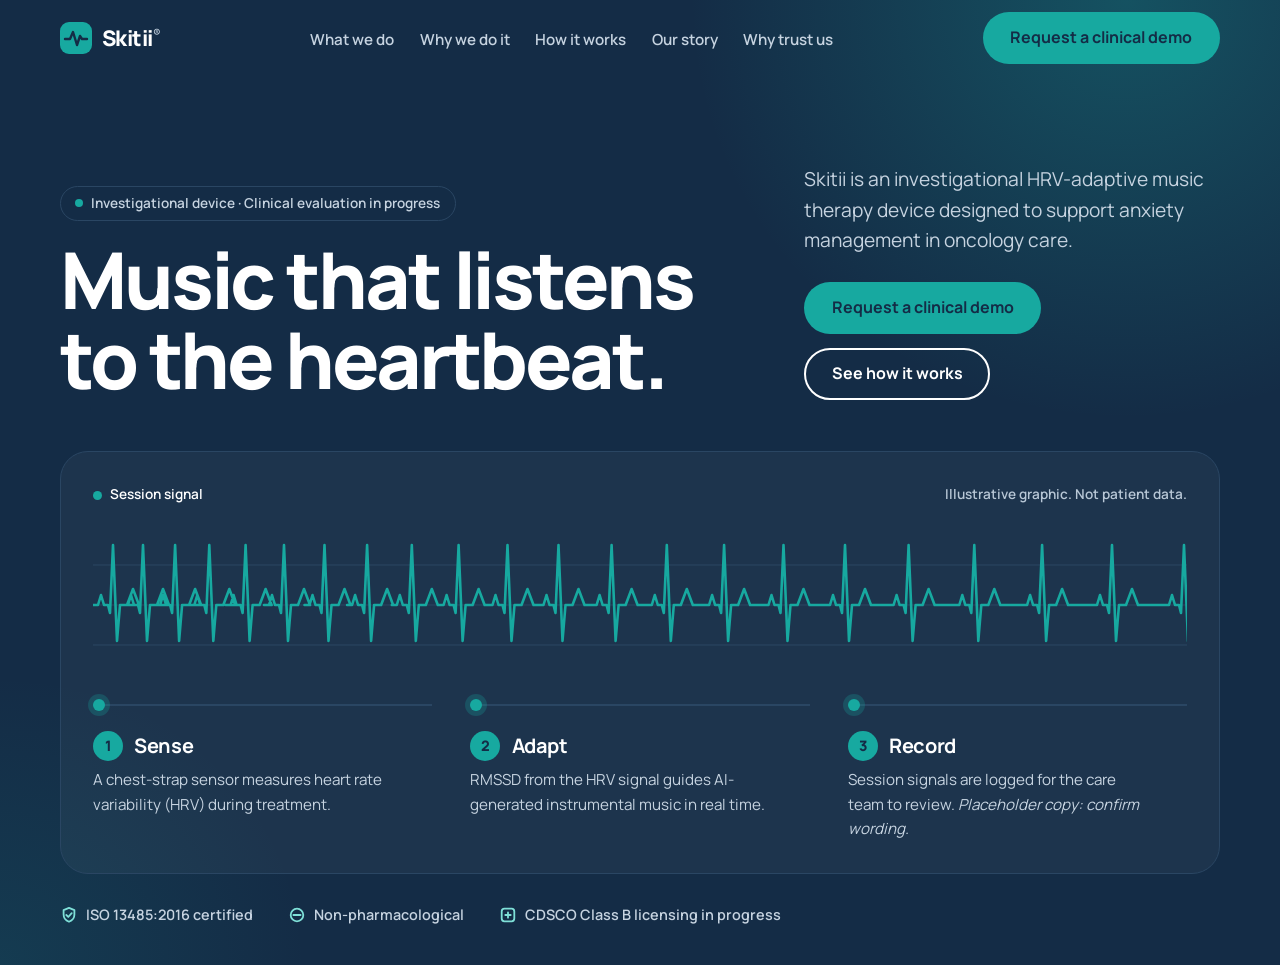
==== concept-b.html @ 8450b07e "Add files via upload" ====
<!DOCTYPE html>
<html lang="en">
<head>
<meta charset="utf-8">
<meta name="robots" content="noindex, nofollow">
<meta name="viewport" content="width=device-width, initial-scale=1, viewport-fit=cover">
<title>Skitii | Hero concept B: signal-first layout</title>
<meta name="description" content="Skitii is an investigational HRV-adaptive music therapy device designed to support anxiety management in oncology care.">
<link rel="preconnect" href="https://fonts.googleapis.com">
<link rel="preconnect" href="https://fonts.gstatic.com" crossorigin>
<link href="https://fonts.googleapis.com/css2?family=Manrope:wght@400;500;600;700;800&display=swap" rel="stylesheet">
<style>
:root{--navy:#142C46;--teal:#17A9A0;--teal-lt:#7FE0D8;--aqua:#E8F7F5;--slate:#536477;--mute:#C6D3E0;--edge:#2A4663;--r-sm:999px}
*{box-sizing:border-box;margin:0}
body{font-family:Manrope,Inter,system-ui,sans-serif;background:var(--navy);color:#fff;line-height:1.6;font-size:clamp(1rem,.96rem + .2vw,1.125rem);-webkit-font-smoothing:antialiased;overflow-x:clip}
a{color:inherit}
:focus-visible{outline:3px solid var(--teal-lt);outline-offset:3px;border-radius:6px}
.wrap{width:min(1160px,100% - 2.5rem);margin-inline:auto}
.skip{position:absolute;left:-999px;top:8px;background:#fff;color:var(--navy);padding:.6rem 1rem;border-radius:8px;z-index:20}
.skip:focus{left:8px}
.hero-b{position:relative;overflow:hidden;background:radial-gradient(55% 70% at 88% 0%,rgba(23,169,160,.30),transparent 62%),radial-gradient(40% 50% at 0% 100%,rgba(23,169,160,.12),transparent 60%),var(--navy)}

/* Header */
.bar{display:flex;align-items:center;justify-content:space-between;gap:1rem;min-height:76px;position:relative}
.logo{display:flex;align-items:center;gap:.6rem;font-weight:800;font-size:1.35rem;text-decoration:none;letter-spacing:-.02em}
.logo svg{width:32px;height:32px}.logo sup{font-size:.55em;color:var(--mute);font-weight:600}
nav ul{display:flex;gap:1.6rem;list-style:none;padding:0}
nav a{text-decoration:none;font-weight:600;font-size:.95rem;color:var(--mute);padding:.5rem 0;border-bottom:2px solid transparent}
nav a:hover{color:#fff;border-color:var(--teal)}
.menu-btn{display:none;min-width:48px;min-height:48px;border:1.5px solid #fff;background:none;border-radius:12px;cursor:pointer;color:#fff;place-items:center}
.btn{display:inline-flex;align-items:center;justify-content:center;min-height:48px;padding:.7rem 1.6rem;border-radius:var(--r-sm);font-weight:700;font-size:1rem;text-decoration:none;border:2px solid transparent;cursor:pointer;transition:transform .2s,background .2s}
.btn-primary{background:var(--teal);color:var(--navy)}.btn-primary:hover{background:#2BC0B6;transform:translateY(-1px)}
.btn-ghost{border-color:#fff;color:#fff}.btn-ghost:hover{background:rgba(255,255,255,.1)}

/* Intro */
.intro{padding:clamp(2.5rem,7vw,5.5rem) 0 clamp(2rem,4vw,3.2rem);display:grid;grid-template-columns:1.25fr .75fr;gap:clamp(1.5rem,4vw,4rem);align-items:end}
.badge{display:inline-flex;align-items:center;gap:.5rem;border:1px solid var(--edge);border-radius:var(--r-sm);padding:.35rem .9rem;font-size:.85rem;font-weight:600;color:var(--mute)}
.badge i{width:8px;height:8px;border-radius:50%;background:var(--teal)}
h1{font-size:clamp(2.3rem,1rem + 5.2vw,4.9rem);line-height:1.02;letter-spacing:-.04em;font-weight:800;margin:1.2rem 0 0;max-width:13ch}
.side p{color:var(--mute);font-size:clamp(1.05rem,1rem + .3vw,1.2rem);max-width:40ch}
.cta-row{display:flex;flex-wrap:wrap;gap:.9rem;margin-top:1.6rem}

/* Signal stage */
.stage{border:1px solid var(--edge);border-radius:28px;background:rgba(255,255,255,.04);padding:clamp(1.1rem,3vw,2rem)}
.stage-top{display:flex;justify-content:space-between;gap:1rem;flex-wrap:wrap;font-size:.85rem;color:#B8C7D6;font-weight:600}
.live{display:flex;align-items:center;gap:.5rem;color:#fff}
.live i{width:9px;height:9px;border-radius:50%;background:var(--teal);animation:pulse 1.8s infinite}
svg.trace{width:100%;height:150px;display:block;margin:1.2rem 0 1.8rem}
.trace line{stroke:var(--edge);stroke-width:1}
.trace path{fill:none;stroke:var(--teal);stroke-width:2.6;stroke-linecap:round;stroke-linejoin:round}
.trace.go path{stroke-dasharray:var(--len);stroke-dashoffset:var(--len);animation:draw 4.2s cubic-bezier(.4,0,.2,1) forwards}
.steps{display:grid;grid-template-columns:repeat(3,1fr);gap:clamp(1rem,3vw,2.5rem);list-style:none;padding:0}
.steps li{position:relative;border-top:2px solid var(--edge);padding-top:1.5rem}
.steps li::before{content:"";position:absolute;top:-7px;left:0;width:12px;height:12px;border-radius:50%;background:var(--teal);box-shadow:0 0 0 5px rgba(23,169,160,.25)}
.steps h3{display:flex;align-items:center;gap:.7rem;font-size:1.25rem;letter-spacing:-.02em;margin-bottom:.4rem}
.steps h3 span{display:grid;place-items:center;width:30px;height:30px;border-radius:50%;background:var(--teal);color:var(--navy);font-size:.9rem;font-weight:800}
.steps p{color:var(--mute);font-size:.95rem;max-width:34ch}

/* Credentials */
.creds{display:flex;flex-wrap:wrap;gap:.7rem 2.2rem;list-style:none;padding:1.8rem 0 2.4rem;font-size:.9rem;font-weight:600;color:var(--mute)}
.creds li{display:flex;align-items:center;gap:.5rem}
.creds svg{width:18px;height:18px;flex:none;fill:none;stroke:var(--teal-lt);stroke-width:2;stroke-linecap:round;stroke-linejoin:round}

@keyframes draw{to{stroke-dashoffset:0}}
@keyframes pulse{50%{opacity:.35;transform:scale(.8)}}
@media (max-width:960px){.intro{grid-template-columns:1fr;align-items:start}h1{max-width:16ch}}
@media (max-width:720px){
  .wrap{width:min(1160px,100% - 2rem)}
  .bar{min-height:64px}
  .menu-btn{display:grid}
  nav{position:absolute;inset:64px 0 auto 0;background:var(--navy);border:1px solid var(--edge);border-radius:16px;padding:.4rem 1.2rem 1rem;z-index:5}
  nav[hidden]{display:none}
  nav ul{flex-direction:column;gap:0}
  nav a{display:block;padding:1rem 0;border-bottom:1px solid var(--edge);font-size:1.05rem}
  .bar>.btn{display:none}
  .badge{display:flex;border-radius:14px;line-height:1.4;padding:.5rem .9rem}
  .cta-row .btn{width:100%}
  svg.trace{height:110px;margin-bottom:1.4rem}
  .stage{border-radius:20px}
  .steps{grid-template-columns:1fr;gap:0}
  .steps li{border-top:0;border-left:2px solid var(--edge);padding:0 0 1.5rem 1.4rem}
  .steps li:last-child{padding-bottom:0}
  .steps li::before{top:.35rem;left:-7px}
  .creds{flex-direction:column;gap:.8rem}
}
@media (min-width:721px){nav[hidden]{display:block}}
@media (prefers-reduced-motion:reduce){*{animation:none!important;transition:none!important}.trace.go path{stroke-dasharray:none}}
</style>
</head>
<body>
<a class="skip" href="#hero-b">Skip to main content</a>
<div class="hero-b">
  <header class="wrap bar">
    <a class="logo" href="#" aria-label="Skitii home">
      <!-- Placeholder mark: swap with the official Skitii logo asset -->
      <svg viewBox="0 0 32 32" aria-hidden="true"><rect width="32" height="32" rx="9" fill="#17A9A0"/><path d="M5 17h5l3-7 4 13 3-9 2 3h5" fill="none" stroke="#142C46" stroke-width="2.4" stroke-linecap="round" stroke-linejoin="round"/></svg>
      <span>Skitii<sup>®</sup></span>
    </a>
    <button class="menu-btn" aria-expanded="false" aria-controls="nav" aria-label="Open menu">
      <svg width="22" height="22" viewBox="0 0 22 22" fill="none" stroke="currentColor" stroke-width="2" stroke-linecap="round" aria-hidden="true"><path d="M3 6h16M3 11h16M3 16h16"/></svg>
    </button>
    <nav id="nav" aria-label="Primary" hidden>
      <ul>
        <li><a href="#">What we do</a></li><li><a href="#">Why we do it</a></li><li><a href="#">How it works</a></li><li><a href="#">Our story</a></li><li><a href="#">Why trust us</a></li>
      </ul>
    </nav>
    <a class="btn btn-primary" href="#">Request a clinical demo</a>
  </header>

  <main id="hero-b" class="wrap" aria-labelledby="hb-title">
    <section class="intro">
      <div>
        <span class="badge"><i></i>Investigational device · Clinical evaluation in progress</span>
        <h1 id="hb-title">Music that listens to the heartbeat.</h1>
      </div>
      <div class="side">
        <p>Skitii is an investigational HRV-adaptive music therapy device designed to support anxiety management in oncology care.</p>
        <div class="cta-row">
          <a class="btn btn-primary" href="#">Request a clinical demo</a>
          <a class="btn btn-ghost" href="#stage">See how it works</a>
        </div>
      </div>
    </section>

    <section class="stage" id="stage" aria-label="How a Skitii session works">
      <div class="stage-top"><span class="live"><i></i>Session signal</span><span>Illustrative graphic. Not patient data.</span></div>
      <svg class="trace" id="trace" role="img" aria-label="Animated heartbeat trace with beats gradually spacing out" preserveAspectRatio="none">
        <line x1="0" x2="100%" y1="40" y2="40"/><line x1="0" x2="100%" y1="80" y2="80"/><line x1="0" x2="100%" y1="120" y2="120"/>
        <path id="tracePath" d=""/>
      </svg>
      <ol class="steps">
        <li><h3><span>1</span>Sense</h3><p>A chest-strap sensor measures heart rate variability (HRV) during treatment.</p></li>
        <li><h3><span>2</span>Adapt</h3><p>RMSSD from the HRV signal guides AI-generated instrumental music in real time.</p></li>
        <li><h3><span>3</span>Record</h3><p>Session signals are logged for the care team to review. <em>Placeholder copy: confirm wording.</em></p></li>
      </ol>
    </section>

    <ul class="creds" aria-label="Credentials">
      <li><svg viewBox="0 0 20 20" aria-hidden="true"><path d="M10 2l6 2.5v5c0 4-2.6 6.8-6 8-3.4-1.2-6-4-6-8v-5z"/><path d="M7 10l2.2 2.2L13 8"/></svg>ISO 13485:2016 certified</li>
      <li><svg viewBox="0 0 20 20" aria-hidden="true"><circle cx="10" cy="10" r="7"/><path d="M6 10h8"/></svg>Non-pharmacological</li>
      <li><svg viewBox="0 0 20 20" aria-hidden="true"><rect x="3" y="3" width="14" height="14" rx="3"/><path d="M7 10h6M10 7v6"/></svg>CDSCO Class B licensing in progress</li>
    </ul>
  </main>
</div>

<script>
(function(){
  var svg=document.getElementById("trace"),path=document.getElementById("tracePath");
  var beat=[[0,80],[5,80],[8,70],[11,80],[15,80],[17,88],[20,20],[24,116],[27,80],[34,80],[40,64],[46,80]];
  function build(replay){
    var w=Math.max(300,Math.round(svg.getBoundingClientRect().width)),pts=[],x=0,gap=w<500?26:30,step=w<500?1.6:2.1;
    svg.setAttribute("viewBox","0 0 "+w+" 150");
    while(x<w){beat.forEach(function(p){pts.push((x+p[0])+" "+p[1])});x+=gap;gap+=step}
    path.setAttribute("d","M"+pts.join(" L"));
    svg.style.setProperty("--len",Math.ceil(path.getTotalLength()));
    if(replay){svg.classList.remove("go");void svg.getBoundingClientRect();svg.classList.add("go")}
    else if(!svg.classList.contains("go")){svg.classList.add("go")}
  }
  build(true);
  var t;window.addEventListener("resize",function(){clearTimeout(t);t=setTimeout(function(){build(false)},150)});

  var btn=document.querySelector(".menu-btn"),nav=document.getElementById("nav"),mq=window.matchMedia("(min-width:721px)");
  function sync(){nav.hidden=mq.matches?false:btn.getAttribute("aria-expanded")!=="true"}
  btn.addEventListener("click",function(){
    var open=btn.getAttribute("aria-expanded")==="true";
    btn.setAttribute("aria-expanded",String(!open));btn.setAttribute("aria-label",open?"Open menu":"Close menu");sync();
  });
  document.addEventListener("keydown",function(e){if(e.key==="Escape"&&btn.getAttribute("aria-expanded")==="true"){btn.click();btn.focus()}});
  (mq.addEventListener?mq.addEventListener("change",sync):mq.addListener(sync));sync();
})();
</script>
</body>
</html>
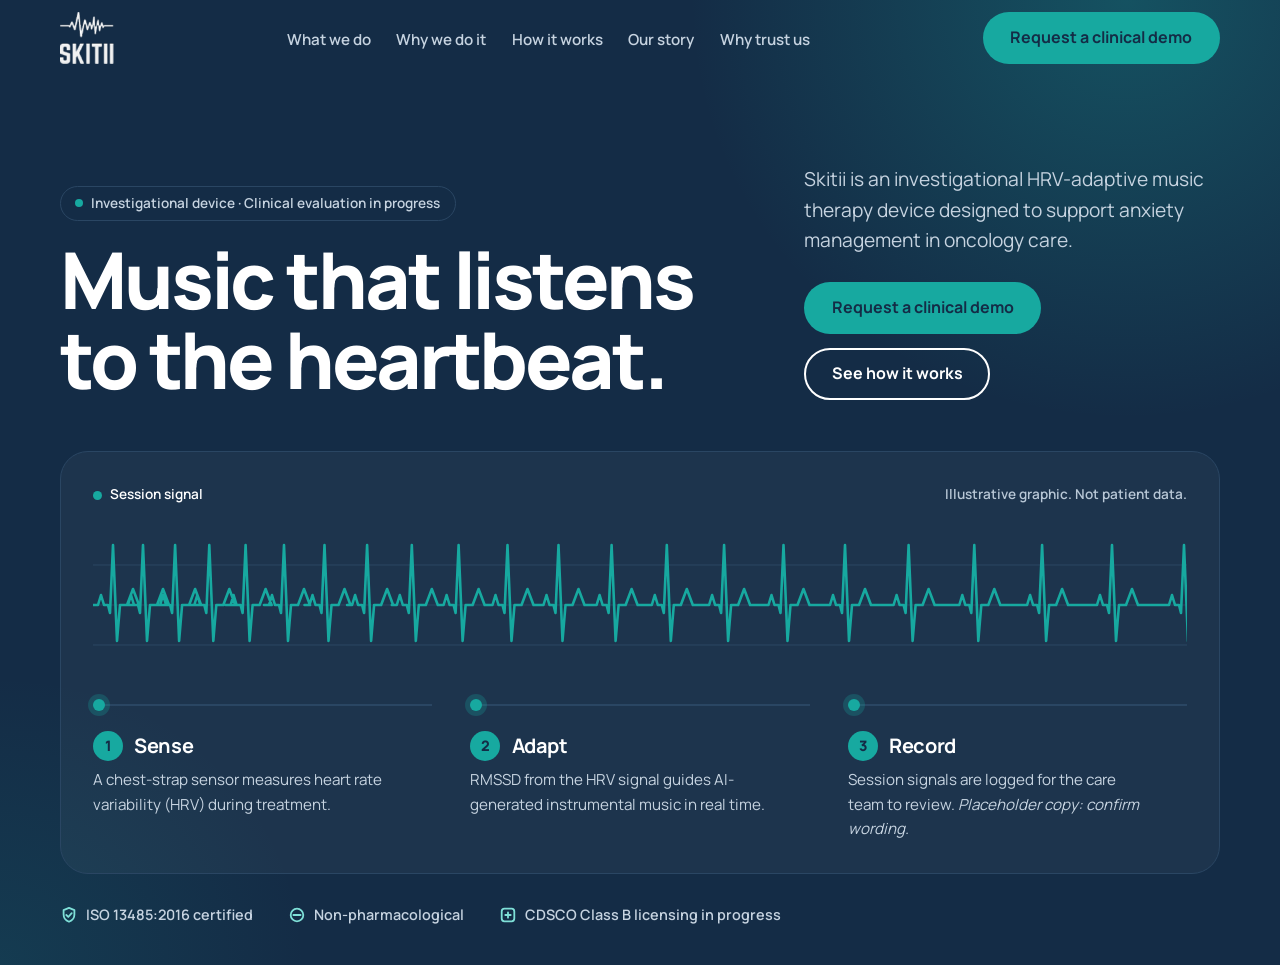
==== commit 1f60a82e: "Update official SKITII logo" ====
--- a/concept-b.html
+++ b/concept-b.html
@@ -22,8 +22,8 @@
 
 /* Header */
 .bar{display:flex;align-items:center;justify-content:space-between;gap:1rem;min-height:76px;position:relative}
-.logo{display:flex;align-items:center;gap:.6rem;font-weight:800;font-size:1.35rem;text-decoration:none;letter-spacing:-.02em}
-.logo svg{width:32px;height:32px}.logo sup{font-size:.55em;color:var(--mute);font-weight:600}
+.logo{display:flex;align-items:center;text-decoration:none}
+.logo img{display:block;height:52px;width:auto}
 nav ul{display:flex;gap:1.6rem;list-style:none;padding:0}
 nav a{text-decoration:none;font-weight:600;font-size:.95rem;color:var(--mute);padding:.5rem 0;border-bottom:2px solid transparent}
 nav a:hover{color:#fff;border-color:var(--teal)}
@@ -67,6 +67,7 @@
 @media (max-width:720px){
   .wrap{width:min(1160px,100% - 2rem)}
   .bar{min-height:64px}
+  .logo img{height:44px}
   .menu-btn{display:grid}
   nav{position:absolute;inset:64px 0 auto 0;background:var(--navy);border:1px solid var(--edge);border-radius:16px;padding:.4rem 1.2rem 1rem;z-index:5}
   nav[hidden]{display:none}
@@ -91,11 +92,7 @@
 <a class="skip" href="#hero-b">Skip to main content</a>
 <div class="hero-b">
   <header class="wrap bar">
-    <a class="logo" href="#" aria-label="Skitii home">
-      <!-- Placeholder mark: swap with the official Skitii logo asset -->
-      <svg viewBox="0 0 32 32" aria-hidden="true"><rect width="32" height="32" rx="9" fill="#17A9A0"/><path d="M5 17h5l3-7 4 13 3-9 2 3h5" fill="none" stroke="#142C46" stroke-width="2.4" stroke-linecap="round" stroke-linejoin="round"/></svg>
-      <span>Skitii<sup>®</sup></span>
-    </a>
+    <a class="logo" href="#" aria-label="Skitii home"><img src="assets/skitii-logo-white.png" alt="SKITII logo" width="165" height="159"></a>
     <button class="menu-btn" aria-expanded="false" aria-controls="nav" aria-label="Open menu">
       <svg width="22" height="22" viewBox="0 0 22 22" fill="none" stroke="currentColor" stroke-width="2" stroke-linecap="round" aria-hidden="true"><path d="M3 6h16M3 11h16M3 16h16"/></svg>
     </button>
